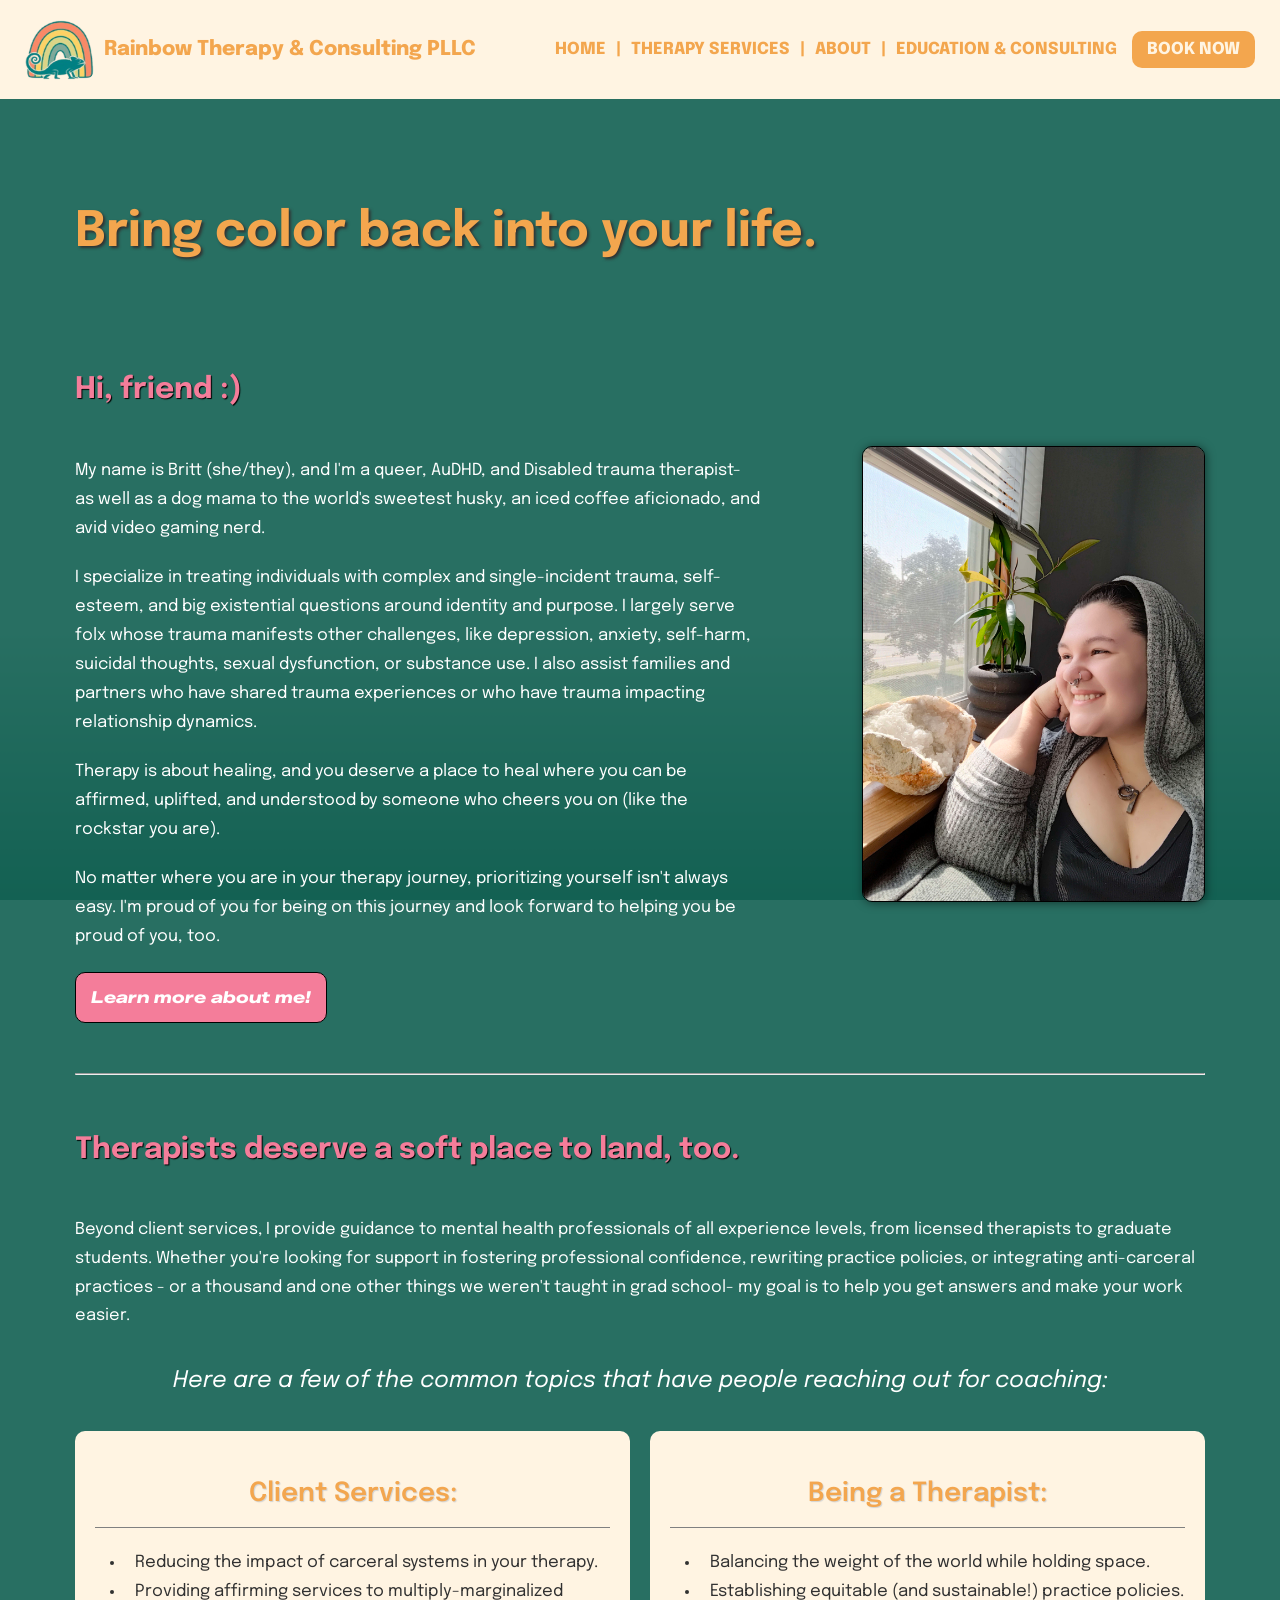
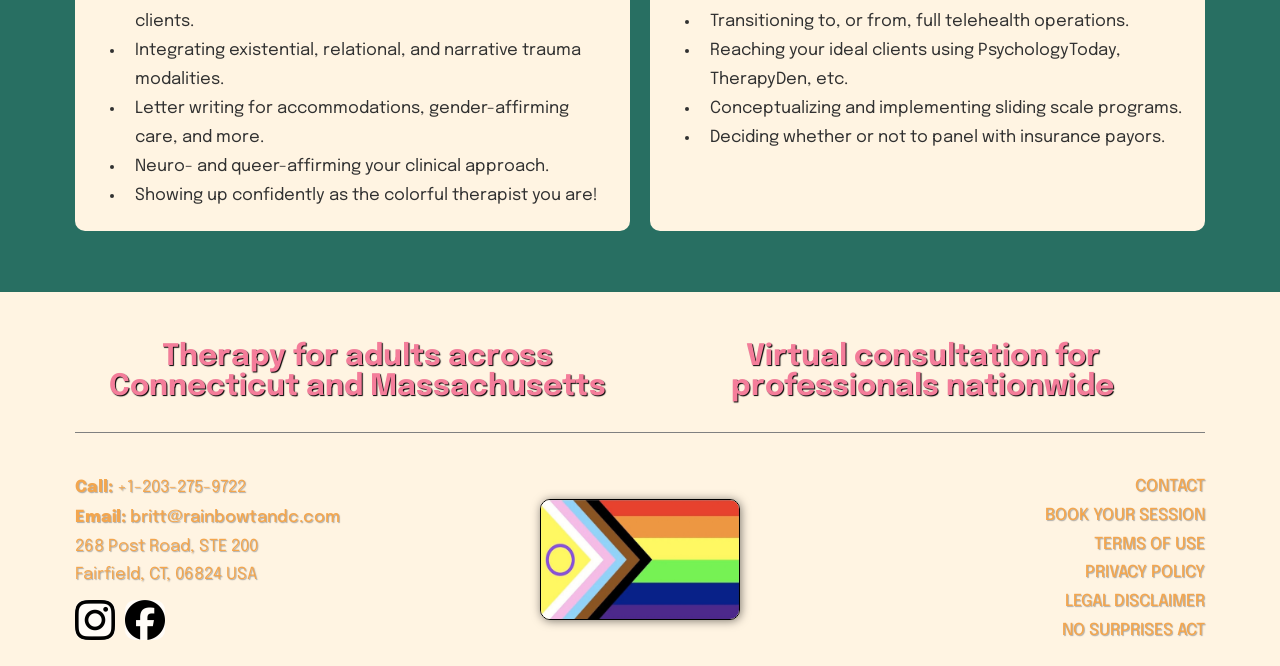
==== index.html @ 68f9df4d "various typo and content edits" ====
<!doctype html>
<html lang="en">
	<head>
		<meta charset="UTF-8" />
		<meta name="viewport" content="width=device-width, initial-scale=1.0" />
		<link rel="stylesheet" href="./style.css" />
		<title>Rainbow Therapy - Home</title>
	</head>
	<body>
		<!-- Header -->
		<header>
			<div id="nav-logo-container">
				<img
					src="./assets/raw/New Logo Transparent BG - Img Only.png"
					alt="image of company logo" />
				<h3>Rainbow Therapy & Consulting PLLC</h3>
			</div>
			<nav>
				<ul>
					<li>
						<a class="nav-link" href="./index.html">HOME</a>
					</li>
					<span>|</span>
					<li>
						<a class="nav-link" href="./views/services.html">
							THERAPY SERVICES
						</a>
					</li>
					<span>|</span>
					<li>
						<a class="nav-link" href="./views/about.html">ABOUT</a>
					</li>
					<span>|</span>
					<li>
						<a class="nav-link" href="./views/consulting.html">
							EDUCATION & CONSULTING
						</a>
					</li>
					<li>
						<a
							class="nav-link"
							id="book-now-btn"
							target="_blank"
							href="https://rainbowtc.sessionshealth.com">
							BOOK NOW
						</a>
					</li>
				</ul>
			</nav>
		</header>
		<!-- Body -->
		<div class="background-image" id="bgi-home"></div>
		<main>
			<h1 id="home-header">Bring color back into your life.</h1>
			<section>
				<div class="summary-container">
					<div>
						<h2>Hi, friend :)</h2>
						<p>
							My name is Britt (she/they), and I'm a queer, AuDHD, and
							Disabled trauma therapist- as well as a dog mama to the
							world's sweetest husky, an iced coffee aficionado, and avid
							video gaming nerd.
						</p>
						<p>
							I specialize in treating individuals with complex and
							single-incident trauma, self-esteem, and big existential
							questions around identity and purpose. I largely serve folx
							whose trauma manifests other challenges, like depression,
							anxiety, self-harm, suicidal thoughts, sexual dysfunction, or
							substance use. I also assist families and partners who have
							shared trauma experiences or who have trauma impacting
							relationship dynamics.
						</p>
						<p>
							Therapy is about healing, and you deserve a place to heal
							where you can be affirmed, uplifted, and understood by someone
							who cheers you on (like the rockstar you are).
						</p>
						<p>
							No matter where you are in your therapy journey, prioritizing
							yourself isn't always easy. I'm proud of you for being on this
							journey and look forward to helping you be proud of you, too.
						</p>
						<a class="btn-link" href="./views/about.html">
							Learn more about me!
						</a>
					</div>
					<img
						src="./assets/raw/brittany-window.jpg"
						alt="image of brittany near a window" />
				</div>
			</section>

			<hr />
			<section>
				<h2>Therapists deserve a soft place to land, too.</h2>
				<p>
					Beyond client services, I provide guidance to mental health
					professionals of all experience levels, from licensed therapists to
					graduate students. Whether you're looking for support in fostering
					professional confidence, rewriting practice policies, or integrating
					anti-carceral practices - or a thousand and one other things we
					weren't taught in grad school- my goal is to help you get answers and
					make your work easier.
				</p>
				<p class="info-header">
					Here are a few of the common topics that have people reaching out for
					coaching:
				</p>
				<div class="info-container">
					<div class="info-sub-container">
						<h3>Client Services:</h3>
						<ul>
							<li>
								Reducing the impact of carceral systems in your therapy.
							</li>
							<li>
								Providing affirming services to multiply-marginalized
								clients.
							</li>
							<li>
								Integrating existential, relational, and narrative trauma
								modalities.
							</li>
							<li>
								Letter writing for accommodations, gender-affirming care,
								and more.
							</li>
							<li>Neuro- and queer-affirming your clinical approach.</li>
							<li>
								Showing up confidently as the colorful therapist you are!
							</li>
						</ul>
					</div>
					<div class="info-sub-container">
						<h3>Being a Therapist:</h3>
						<ul>
							<li>
								Balancing the weight of the world while holding space.
							</li>
							<li>
								Establishing equitable (and sustainable!) practice
								policies.
							</li>
							<li>
								Transitioning to, or from, full telehealth operations.
							</li>
							<li>
								Reaching your ideal clients using PsychologyToday,
								TherapyDen, etc.
							</li>
							<li>
								Conceptualizing and implementing sliding scale programs.
							</li>
							<li>
								Deciding whether or not to panel with insurance payors.
							</li>
						</ul>
					</div>
				</div>
			</section>
		</main>
		<!-- Footer -->
		<footer>
			<div id="footer-container">
				<div id="footer-header-container">
					<h2>Therapy for adults across Connecticut and Massachusetts</h2>
					<h2>Virtual consultation for professionals nationwide</h2>
				</div>
				<div id="footer-contact-container">
					<div id="footer-contact-left">
						<p>
							<span class="footer-bold-label">Call: </span>
							+1-203-275-9722
						</p>
						<p>
							<span class="footer-bold-label">Email: </span>
							<a href="mailto:britt@rainbowtandc.com">
								britt@rainbowtandc.com
							</a>
						</p>
						<address>
							268 Post Road, STE 200
							<br />
							Fairfield, CT, 06824 USA
							<br />
						</address>
						<div id="footer-media-container">
							<a
								target="_blank"
								href="https://www.instagram.com/the_rainbow_therapist">
								<img
									src="./assets/raw/icons/instagram-icon.png"
									alt="image of instagram logo" />
							</a>
							<a
								target="_blank"
								href="https://www.facebook.com/people/Rainbow-Therapy-Consulting-PLLC/61584399960852">
								<img
									src="./assets/raw/icons/facebook-logo.png"
									alt="image of facebook logo" />
							</a>
						</div>
					</div>
					<div id="footer-contact-middle">
						<img
							src="./assets/raw/Pride Flag.jpg"
							alt="image of the pride flag" />
					</div>
					<div id="footer-contact-right">
						<a href="mailto:britt@rainbowtandc.com">CONTACT</a>
						<a target="_blank" href="https://rainbowtc.sessionshealth.com">
							BOOK YOUR SESSION
						</a>
						<a href="#">TERMS OF USE</a>
						<a href="#">PRIVACY POLICY</a>
						<a href="#">LEGAL DISCLAIMER</a>
						<a href="#">NO SURPRISES ACT</a>
					</div>
				</div>
			</div>
		</footer>
		<script src="./script.js"></script>
	</body>
</html>
---- style.css ----
@import url("https://fonts.googleapis.com/css2?family=Epilogue:ital,wght@0,100..900;1,100..900&family=Zalando+Sans+Expanded:ital,wght@0,200..900;1,200..900&display=swap");

:root {
	interpolate-size: allow-keywords;
}

* {
	/* Global Colors */
	--text-color-light: rgba(255, 255, 255, 1);
	--text-color-dark: rgb(49, 49, 49);
	--bg-color: rgba(17, 96, 81, 0.9);
	--primary-color: rgba(244, 125, 154, 1);
	--secondary-color: rgba(243, 166, 78, 1);
	--tertiary-color: rgba(255, 244, 226, 1);

	/* General */
	font-family: "Epilogue", sans-serif;
	font-optical-sizing: auto;
	font-style: normal;
	font-size: 1.005em;
	line-height: 1.75;
	color: var(--text-color-light);
	box-sizing: border-box;
	margin: 0;
	padding: 0;
}

html,
body {
	min-height: 100vh;
	height: auto;
	position: relative;
}

body {
	overflow-x: hidden;
	display: flex;
	flex-direction: column;
	justify-content: center;
	align-items: center;
	z-index: -1;
}

main {
	background-color: var(--bg-color);
	box-shadow: 0px 0px 15px black;
	max-width: 1500px;
	padding: 40px 75px;
	z-index: -1;
}

/* Background images */

.background-image {
	position: absolute;
	top: 0;
	left: 0;
	right: 0;
	bottom: 0;
	background-position: center;
	background-size: cover;
	background-repeat: no-repeat;
	background-attachment: fixed;
	z-index: -999;
}

#bgi-home {
	background-image:
		linear-gradient(to bottom, rgba(255, 255, 255, 0.1) 70%, var(--bg-color)),
		url("./assets/raw/bg/bamboo.jpg");
}

#bgi-services {
	background-image:
		linear-gradient(to bottom, rgba(255, 255, 255, 0.1) 70%, var(--bg-color)),
		url("./assets/raw/bg/forest-floor.jpg");
}

#bgi-about {
	background-image:
		linear-gradient(to bottom, rgba(255, 255, 255, 0.1) 70%, var(--bg-color)),
		url("./assets/raw/bg/lake-pier.jpg");
}

#bgi-consulting {
	background-image:
		linear-gradient(to bottom, rgba(255, 255, 255, 0.1) 70%, var(--bg-color)),
		url("./assets/raw/bg/rocky-beach.jpg");
}

/* Navigation */

header {
	height: 100px;
	width: 100%;
	padding: 0 25px;
	display: flex;
	justify-content: space-between;
	align-items: center;
	border-bottom: 1px solid var(--bg-color);
	background-color: var(--tertiary-color);
	position: sticky;
	top: 0;
}

header * {
	line-height: 0;
}

header ul {
	list-style: none;
	display: flex;
}

nav li {
	cursor: pointer;
	margin: 0;
	padding: 0;
	transition-property: transform;
	transition-duration: 0.1s;
	transition-timing-function: ease-in-out;
	background-color: rgba(255, 255, 255, 0);
}

nav li:hover {
	transform: scale(1.05);
}

nav li:active {
	transform: scale(0.97);
}

#nav-logo-container {
	display: flex;
	justify-content: center;
	align-items: center;
}

#nav-logo-container img {
	height: 60px;
	width: auto;
	border: none;
	box-shadow: none;
}

#nav-logo-container h3 {
	padding-left: 10px;
}

.nav-link {
	padding: 5px 10px;
}

header *,
.nav-link:link,
.nav-link:visited {
	color: var(--secondary-color);
	font-weight: 800;
}

#book-now-btn {
	color: var(--tertiary-color);
	background-color: var(--secondary-color);
	padding: 10px 15px;
	margin-left: 5px;
	border-radius: 10px;
	border: 1px 1px solid black;
}

/* Headers */

h1 {
	font-size: 2.5em;
	margin: 50px 0;
	text-shadow: 2px 2px 3px var(--text-color-dark);
}

h2 {
	font-size: 1.8em;
	margin: 40px 0;
	color: var(--primary-color);
	text-shadow: 1px 1px 1px black;
}

h3 {
	font-size: 1.25em;
}

h1,
h3 {
	color: var(--secondary-color);
}

/* General */

hr {
	margin: 50px 0;
}

p {
	font-weight: 400;
	margin: 20px 0;
}

img {
	width: 100%;
	height: auto;
	border-radius: 10px;
	border: 1px solid black;
	box-shadow: 1px 1px 10px rgba(0, 0, 0, 0.5);
}

li {
	margin-left: 30px;
	padding-left: 10px;
}

.link-inline,
.link-inline:link,
.link-inline:visited {
	text-decoration: underline;
	color: var(--primary-color);
	font-weight: 600;
}

/* Inputs */

a,
a:link,
a:visited {
	text-decoration: none;
	font-weight: 500;
	color: var(--text-color-dark);
}

.btn-link,
.btn-link:link,
.btn-link:visited {
	padding: 10px 15px;
	display: inline-block;
	background-color: var(--primary-color);
	border: 0.5px solid black;
	border-radius: 10px;
	font-style: italic;
	transition-property: transform;
	transition-duration: 0.1s;
	transition-timing-function: ease-in-out;
	cursor: pointer;
	font-family: "Zalando Sans Expanded", sans-serif;
	font-weight: 800;
	color: var(--text-color-light);
}

.btn-link:hover {
	transform: scale(1.05);
}

.btn-link:active {
	transform: scale(0.97);
}

/* Summary Container */

.summary-container,
.summary-container-rev {
	display: grid;
	align-items: center;
	gap: 100px;
}

.summary-container {
	grid-template-columns: 2fr 1fr;
}

.summary-container-rev {
	grid-template-columns: 1fr 2fr;
}

/* Info Container */

.info-header {
	text-align: center;
	font-size: 1.4em;
	font-style: italic;
	margin: 30px 0;
}

.info-container {
	margin-bottom: 20px;
	display: grid;
	gap: 20px;
	grid-template-columns: repeat(auto-fit, minmax(0, 1fr));
}

.info-sub-container {
	height: 100%;
	border-radius: 10px;
	background-color: var(--tertiary-color);
	padding: 20px;
}

.info-sub-container * {
	color: var(--text-color-dark);
}

.info-sub-container h3 {
	font-size: 1.6em;
	font-weight: 600;
	text-align: center;
	color: var(--secondary-color);
	text-shadow: 1px 1px 1px lightgray;
	border-bottom: 1px solid gray;
	padding-bottom: 10px;
	margin: 20px 0;
}

.info-sub-container p {
	text-align: center;
}

.info-sub-container p:nth-of-type(1) {
	font-size: 1.1em;
	font-weight: 600;
}

.info-sub-container > p:first-child {
	color: var(--secondary-color);
	text-shadow: 1px 1px 1px lightgray;
}

.info-sub-container:has(> p:first-child) {
	display: grid;
	align-items: center;
}

/* Dropdowns */

.dropdown-container,
.dropdown-container-rev {
	display: grid;
	gap: 50px;
}

.dropdown-container {
	grid-template-columns: 3fr 1fr;
}

.dropdown-container-rev {
	grid-template-columns: 1fr 3fr;
}
.dropdown-container details:first-of-type,
.dropdown-container-rev details:first-of-type {
	border-top-left-radius: 10px;
	border-top-right-radius: 10px;
}

.dropdown-container details:last-of-type,
.dropdown-container-rev details:last-of-type {
	border-bottom-left-radius: 10px;
	border-bottom-right-radius: 10px;
}

details {
	background-color: var(--tertiary-color);
	border-bottom: 1px solid black;
	padding: 20px 15px 15px 15px;
}

details *:not(summary) {
	color: var(--text-color-dark);
}

details ul {
	list-style: none;
}

details li {
	padding: 5px 0;
}

details li:first-child {
	padding-top: 20px;
}

[open]::details-content {
	height: auto;
}

::details-content {
	transition:
		height 0.5s ease,
		content-visibility 0.5s ease allow-discrete;
	height: 0;
	overflow: clip;
}

details summary {
	cursor: pointer;
	list-style-type: none;
	font-size: 1.4em;
	height: 25px;
	color: var(--secondary-color);
	text-shadow: 1px 1px 1px lightgray;
	font-weight: 600;
	display: flex;
	align-items: center;
}

details[open] summary::before {
	content: "-";
	width: 30px;
	font-size: 1.4em;
	font-weight: 800;
}

details:not([open]) summary::before {
	content: "+";
	width: 30px;
	font-size: 1.4em;
	font-weight: 800;
}

/* Footer */

footer {
	display: flex;
	justify-content: center;
	align-items: center;
	background-color: var(--tertiary-color);
	border-top: 1px solid var(--bg-color);
	width: 100%;
	padding: 20px 0;
}

#footer-container {
	padding: 0 75px;
	width: 1500px;
}

#footer-header-container {
	display: grid;
	grid-template-columns: 1fr 1fr;
	border-bottom: 1px solid gray;
	margin-bottom: 40px;
}

#footer-header-container h2 {
	margin: 30px 0;
	color: var(--primary-color);
	text-align: center;
	line-height: 30px;
}

.footer-bold-label {
	color: var(--bg-color);
	font-weight: 800;
}

footer *:not(a) {
	color: var(--text-color-dark);
}

footer a {
	color: var(--secondary-color);
}

footer a:hover {
	transform: scale(1.03);
}

footer a:active {
	transform: scale(0.98);
}

#footer-contact-container {
	display: grid;
	grid-template-columns: 1fr auto 1fr;
}

#footer-contact-container * {
	margin: 0;
	color: var(--secondary-color);
	text-shadow: 1px 1px 1px rgba(150, 150, 150, 0.75);
}

#footer-contact-left,
#footer-contact-middle,
#footer-contact-right {
	display: flex;
	flex-direction: column;
}

#footer-contact-middle {
	align-self: center;
	height: auto;
	width: 200px;
}

#footer-contact-right {
	align-items: flex-end;
}

#footer-media-container {
	display: flex;
	align-items: center;
	margin-top: 10px;
}

#footer-media-container img {
	border: none;
	box-shadow: none;
	height: auto;
	width: 40px;
	margin-right: 10px;
	vertical-align: middle;
	background-color: rgba(255, 255, 255, 0.75);
}

#footer-media-container img:hover {
	transform: scale(1.05);
}

#footer-media-container img:active {
	transform: scale(0.98);
}

/* Home Styles */

#home-header {
	font-size: 3em;
}
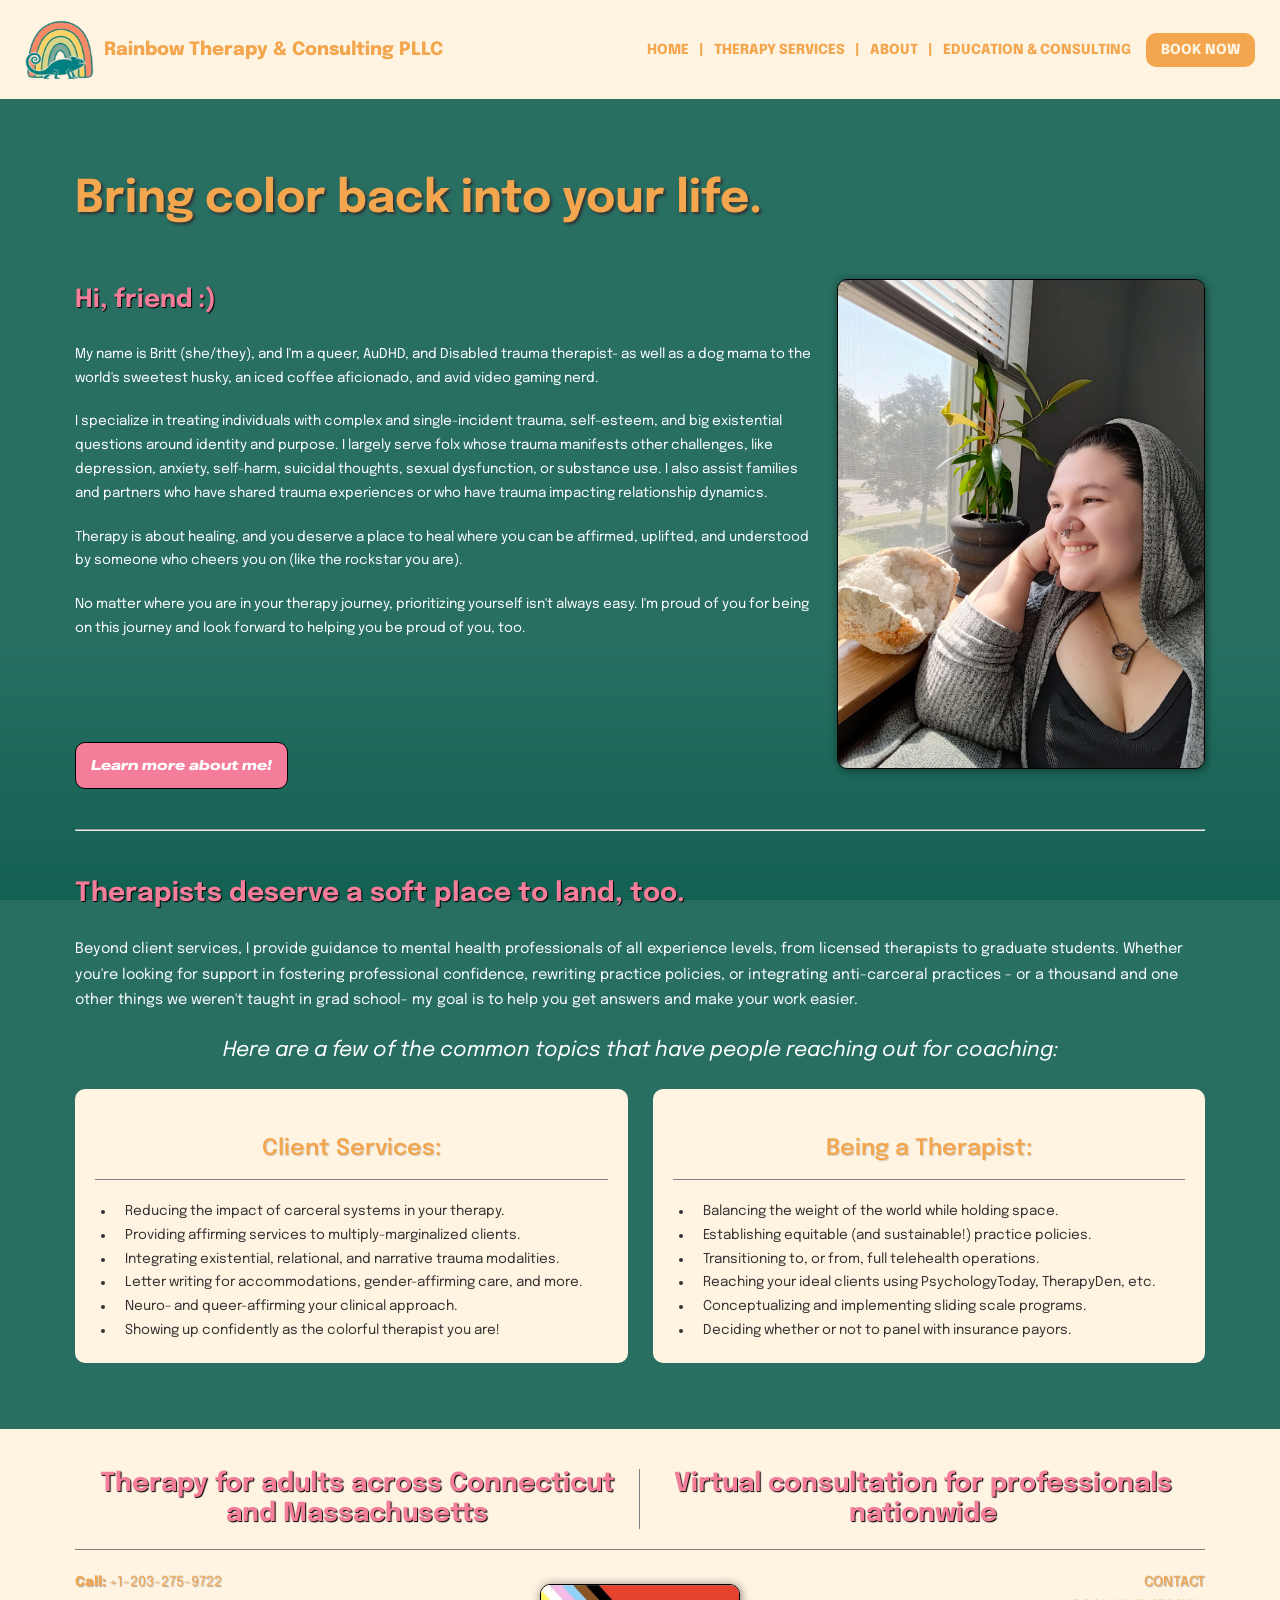
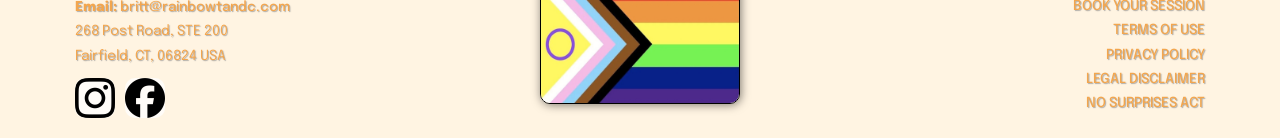
==== commit ed1bf58b: "adjust various styles for easier transition between tablet and desktop" ====
--- a/index.html
+++ b/index.html
@@ -54,34 +54,37 @@
 			<h1 id="home-header">Bring color back into your life.</h1>
 			<section>
 				<div class="summary-container">
-					<div>
-						<h2>Hi, friend :)</h2>
-						<p>
-							My name is Britt (she/they), and I'm a queer, AuDHD, and
-							Disabled trauma therapist- as well as a dog mama to the
-							world's sweetest husky, an iced coffee aficionado, and avid
-							video gaming nerd.
-						</p>
-						<p>
-							I specialize in treating individuals with complex and
-							single-incident trauma, self-esteem, and big existential
-							questions around identity and purpose. I largely serve folx
-							whose trauma manifests other challenges, like depression,
-							anxiety, self-harm, suicidal thoughts, sexual dysfunction, or
-							substance use. I also assist families and partners who have
-							shared trauma experiences or who have trauma impacting
-							relationship dynamics.
-						</p>
-						<p>
-							Therapy is about healing, and you deserve a place to heal
-							where you can be affirmed, uplifted, and understood by someone
-							who cheers you on (like the rockstar you are).
-						</p>
-						<p>
-							No matter where you are in your therapy journey, prioritizing
-							yourself isn't always easy. I'm proud of you for being on this
-							journey and look forward to helping you be proud of you, too.
-						</p>
+					<div class="summary-sub-container">
+						<div>
+							<h2>Hi, friend :)</h2>
+							<p>
+								My name is Britt (she/they), and I'm a queer, AuDHD, and
+								Disabled trauma therapist- as well as a dog mama to the
+								world's sweetest husky, an iced coffee aficionado, and
+								avid video gaming nerd.
+							</p>
+							<p>
+								I specialize in treating individuals with complex and
+								single-incident trauma, self-esteem, and big existential
+								questions around identity and purpose. I largely serve
+								folx whose trauma manifests other challenges, like
+								depression, anxiety, self-harm, suicidal thoughts, sexual
+								dysfunction, or substance use. I also assist families and
+								partners who have shared trauma experiences or who have
+								trauma impacting relationship dynamics.
+							</p>
+							<p>
+								Therapy is about healing, and you deserve a place to heal
+								where you can be affirmed, uplifted, and understood by
+								someone who cheers you on (like the rockstar you are).
+							</p>
+							<p>
+								No matter where you are in your therapy journey,
+								prioritizing yourself isn't always easy. I'm proud of you
+								for being on this journey and look forward to helping you
+								be proud of you, too.
+							</p>
+						</div>
 						<a class="btn-link" href="./views/about.html">
 							Learn more about me!
 						</a>
--- a/style.css
+++ b/style.css
@@ -17,7 +17,7 @@
 	font-family: "Epilogue", sans-serif;
 	font-optical-sizing: auto;
 	font-style: normal;
-	font-size: 1.005em;
+	font-size: 0.98em;
 	line-height: 1.75;
 	color: var(--text-color-light);
 	box-sizing: border-box;
@@ -171,13 +171,13 @@
 
 h1 {
 	font-size: 2.5em;
-	margin: 50px 0;
+	margin: 20px 0;
 	text-shadow: 2px 2px 3px var(--text-color-dark);
 }
 
 h2 {
 	font-size: 1.8em;
-	margin: 40px 0;
+	margin: 20px 0;
 	color: var(--primary-color);
 	text-shadow: 1px 1px 1px black;
 }
@@ -194,7 +194,7 @@
 /* General */
 
 hr {
-	margin: 50px 0;
+	margin: 40px 0;
 }
 
 p {
@@ -211,7 +211,7 @@
 }
 
 li {
-	margin-left: 30px;
+	margin-left: 20px;
 	padding-left: 10px;
 }
 
@@ -264,8 +264,7 @@
 .summary-container,
 .summary-container-rev {
 	display: grid;
-	align-items: center;
-	gap: 100px;
+	gap: 25px;
 }
 
 .summary-container {
@@ -274,6 +273,21 @@
 
 .summary-container-rev {
 	grid-template-columns: 1fr 2fr;
+}
+
+.summary-container img,
+.summary-container-rev img {
+	margin: 20px 0;
+}
+
+.summary-sub-container {
+	display: flex;
+	flex-direction: column;
+	justify-content: space-between;
+}
+
+.summary-sub-container .btn-link {
+	width: fit-content;
 }
 
 /* Info Container */
@@ -282,13 +296,13 @@
 	text-align: center;
 	font-size: 1.4em;
 	font-style: italic;
-	margin: 30px 0;
+	margin: 20px 0;
 }
 
 .info-container {
-	margin-bottom: 20px;
 	display: grid;
-	gap: 20px;
+	gap: 25px;
+	margin-bottom: 25px;
 	grid-template-columns: repeat(auto-fit, minmax(0, 1fr));
 }
 
@@ -338,7 +352,7 @@
 .dropdown-container,
 .dropdown-container-rev {
 	display: grid;
-	gap: 50px;
+	gap: 25px;
 }
 
 .dropdown-container {
@@ -363,7 +377,7 @@
 details {
 	background-color: var(--tertiary-color);
 	border-bottom: 1px solid black;
-	padding: 20px 15px 15px 15px;
+	padding: 10px;
 }
 
 details *:not(summary) {
@@ -397,13 +411,11 @@
 details summary {
 	cursor: pointer;
 	list-style-type: none;
-	font-size: 1.4em;
-	height: 25px;
+	font-size: 1.25em;
 	color: var(--secondary-color);
 	text-shadow: 1px 1px 1px lightgray;
 	font-weight: 600;
-	display: flex;
-	align-items: center;
+	min-height: 20px;
 }
 
 details[open] summary::before {
@@ -411,6 +423,7 @@
 	width: 30px;
 	font-size: 1.4em;
 	font-weight: 800;
+	margin-right: 5px;
 }
 
 details:not([open]) summary::before {
@@ -418,6 +431,7 @@
 	width: 30px;
 	font-size: 1.4em;
 	font-weight: 800;
+	margin-right: 5px;
 }
 
 /* Footer */
@@ -429,11 +443,10 @@
 	background-color: var(--tertiary-color);
 	border-top: 1px solid var(--bg-color);
 	width: 100%;
-	padding: 20px 0;
 }
 
 #footer-container {
-	padding: 0 75px;
+	padding: 20px 75px;
 	width: 1500px;
 }
 
@@ -441,14 +454,19 @@
 	display: grid;
 	grid-template-columns: 1fr 1fr;
 	border-bottom: 1px solid gray;
-	margin-bottom: 40px;
+	margin-bottom: 20px;
 }
 
 #footer-header-container h2 {
-	margin: 30px 0;
+	margin: 20px 0;
 	color: var(--primary-color);
 	text-align: center;
 	line-height: 30px;
+	padding: 0 20px;
+}
+
+#footer-header-container h2:first-child {
+	border-right: 1px solid gray;
 }
 
 .footer-bold-label {
@@ -474,7 +492,7 @@
 
 #footer-contact-container {
 	display: grid;
-	grid-template-columns: 1fr auto 1fr;
+	grid-template-columns: 1fr 2fr 1fr;
 }
 
 #footer-contact-container * {
@@ -492,8 +510,13 @@
 
 #footer-contact-middle {
 	align-self: center;
+}
+
+#footer-contact-middle img {
 	height: auto;
-	width: 200px;
+	max-width: 200px;
+	align-self: center;
+	justify-self: center;
 }
 
 #footer-contact-right {
@@ -529,3 +552,128 @@
 #home-header {
 	font-size: 3em;
 }
+
+/* Mobile Media */
+
+/* Tablet */
+
+@media (width <= 1250px) {
+	/* General */
+
+	* {
+		hyphens: manual;
+		word-wrap: break-word;
+	}
+
+	main {
+		padding: 20px 35px;
+	}
+
+	h1 {
+		margin: 20px 0;
+	}
+
+	li {
+		margin-left: 20px;
+		padding-left: 5px;
+	}
+
+	p {
+		margin: 10px 0;
+	}
+
+	hr {
+		margin: 20px 0;
+	}
+
+	/* Header */
+
+	* {
+		font-size: 0.98em;
+	}
+
+	header {
+		flex-direction: column;
+		justify-content: center;
+		height: 125px;
+	}
+
+	nav {
+		margin: 20px 0;
+	}
+
+	#nav-logo-container h3 {
+		font-size: 1.8em;
+	}
+
+	/* Info Container */
+
+	.info-container {
+		margin-bottom: 15px;
+		gap: 15px;
+	}
+
+	.info-sub-container {
+		padding: 10px;
+	}
+
+	.info-sub-container h3 {
+		margin: 10px 0;
+		padding-bottom: 5px;
+	}
+
+	.info-sub-container p:nth-of-type(1) {
+		font-size: 0.98em;
+		font-weight: 600;
+	}
+
+	/* Summary Container */
+
+	.summary-container,
+	.summary-container-rev {
+		align-items: flex-start;
+		gap: 15px;
+	}
+
+	/* Dropdowns */
+	.dropdown-container,
+	.dropdown-container-rev {
+		gap: 15px;
+	}
+
+	.dropdown-container {
+		grid-template-columns: 2fr 1fr;
+	}
+
+	.dropdown-container-rev {
+		grid-template-columns: 1fr 2fr;
+	}
+
+	details {
+		padding: 10px;
+	}
+
+	/* Footer */
+	#footer-container {
+		padding: 10px 35px;
+	}
+
+	#footer-header-container h2 {
+		font-size: 1.5em;
+	}
+
+	/* Home Styles */
+
+	#home-header {
+		font-size: 2.5em;
+	}
+}
+
+/* Phones */
+
+@media (width <= 750px) {
+	/* Header */
+
+	header {
+	}
+}
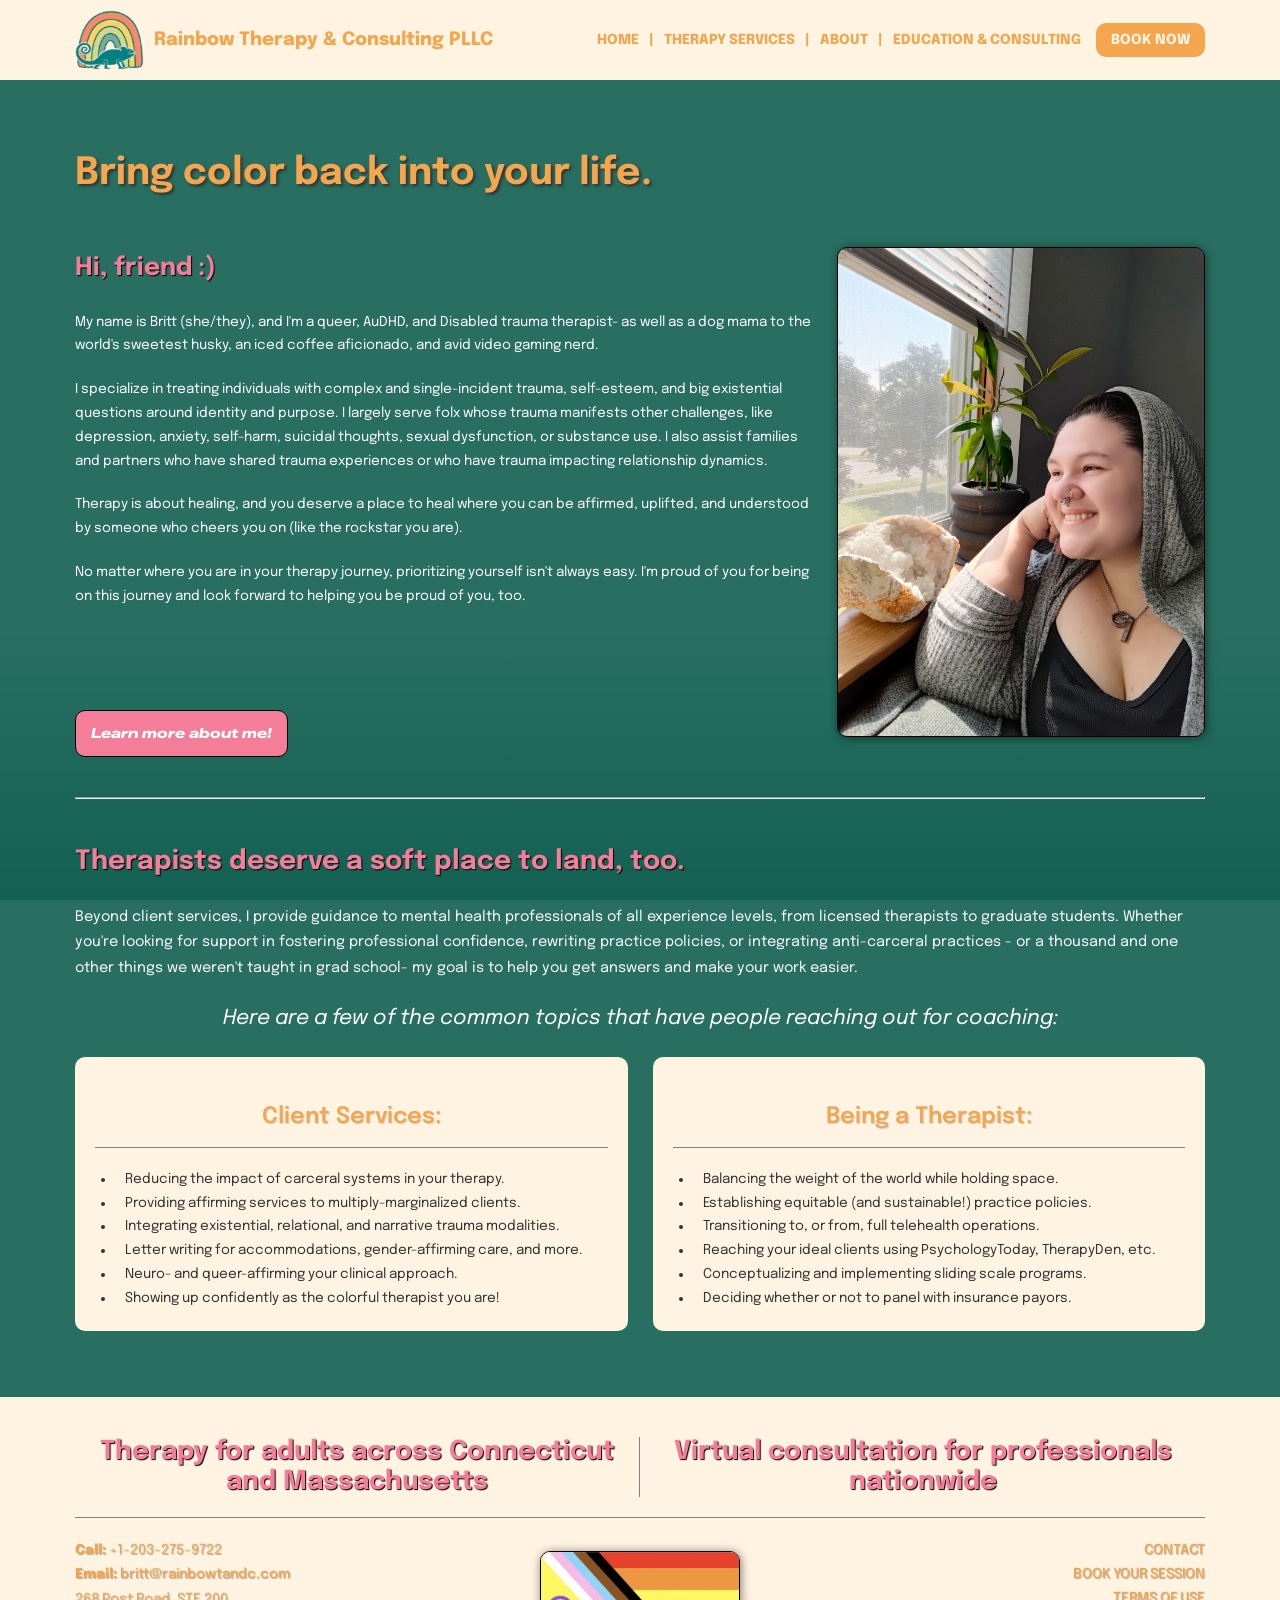
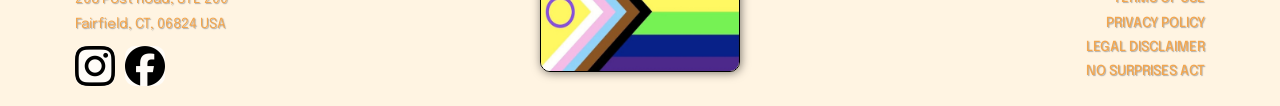
==== commit 943f301e: "add mobile resolution support and small phone resolution support" ====
--- a/index.html
+++ b/index.html
@@ -51,7 +51,7 @@
 		<!-- Body -->
 		<div class="background-image" id="bgi-home"></div>
 		<main>
-			<h1 id="home-header">Bring color back into your life.</h1>
+			<h1>Bring color back into your life.</h1>
 			<section>
 				<div class="summary-container">
 					<div class="summary-sub-container">
--- a/style.css
+++ b/style.css
@@ -28,7 +28,6 @@
 html,
 body {
 	min-height: 100vh;
-	height: auto;
 	position: relative;
 }
 
@@ -36,7 +35,7 @@
 	overflow-x: hidden;
 	display: flex;
 	flex-direction: column;
-	justify-content: center;
+	justify-content: space-between;
 	align-items: center;
 	z-index: -1;
 }
@@ -59,6 +58,7 @@
 	bottom: 0;
 	background-position: center;
 	background-size: cover;
+	background-clip: content-box;
 	background-repeat: no-repeat;
 	background-attachment: fixed;
 	z-index: -999;
@@ -91,9 +91,9 @@
 /* Navigation */
 
 header {
-	height: 100px;
 	width: 100%;
-	padding: 0 25px;
+	height: auto;
+	padding: 10px 75px;
 	display: flex;
 	justify-content: space-between;
 	align-items: center;
@@ -103,13 +103,15 @@
 	top: 0;
 }
 
-header * {
-	line-height: 0;
-}
-
 header ul {
 	list-style: none;
 	display: flex;
+}
+
+nav {
+	display: flex;
+	justify-content: space-between;
+	align-items: center;
 }
 
 nav li {
@@ -447,7 +449,7 @@
 
 #footer-container {
 	padding: 20px 75px;
-	width: 1500px;
+	max-width: 1500px;
 }
 
 #footer-header-container {
@@ -492,6 +494,7 @@
 
 #footer-contact-container {
 	display: grid;
+	gap: 25px;
 	grid-template-columns: 1fr 2fr 1fr;
 }
 
@@ -547,23 +550,12 @@
 	transform: scale(0.98);
 }
 
-/* Home Styles */
-
-#home-header {
-	font-size: 3em;
-}
-
 /* Mobile Media */
 
 /* Tablet */
 
 @media (width <= 1250px) {
 	/* General */
-
-	* {
-		hyphens: manual;
-		word-wrap: break-word;
-	}
 
 	main {
 		padding: 20px 35px;
@@ -588,18 +580,14 @@
 
 	/* Header */
 
-	* {
-		font-size: 0.98em;
-	}
-
 	header {
 		flex-direction: column;
 		justify-content: center;
-		height: 125px;
 	}
 
 	nav {
-		margin: 20px 0;
+		display: flex;
+		justify-content: center;
 	}
 
 	#nav-logo-container h3 {
@@ -636,6 +624,7 @@
 	}
 
 	/* Dropdowns */
+
 	.dropdown-container,
 	.dropdown-container-rev {
 		gap: 15px;
@@ -654,6 +643,7 @@
 	}
 
 	/* Footer */
+
 	#footer-container {
 		padding: 10px 35px;
 	}
@@ -661,19 +651,212 @@
 	#footer-header-container h2 {
 		font-size: 1.5em;
 	}
-
-	/* Home Styles */
-
-	#home-header {
-		font-size: 2.5em;
-	}
 }
 
 /* Phones */
 
 @media (width <= 750px) {
+	/* General */
+
+	* {
+		line-height: 1.5;
+	}
+
+	main {
+		padding: 20px 15px;
+	}
+
+	hr {
+		margin: 40px 0;
+	}
+
+	h1 {
+		text-align: center;
+	}
+
+	h2 {
+		text-shadow: 1px 1px 1px gray;
+	}
+
 	/* Header */
 
 	header {
-	}
-}
+		display: grid;
+		grid-template-columns: 2fr 1fr;
+		padding: 20px 15px;
+		flex-direction: row;
+		justify-content: space-between;
+	}
+
+	header * {
+		line-height: 1.75;
+	}
+
+	header ul {
+		flex-direction: column;
+	}
+
+	#nav-logo-container img {
+		height: 40px;
+	}
+
+	#nav-logo-container > h3 {
+		font-size: 1.25em;
+	}
+
+	nav {
+		margin: 0;
+		display: flex;
+		flex-flow: row-reverse;
+		justify-content: space-between;
+		align-items: center;
+	}
+
+	nav ul > span {
+		display: none;
+	}
+
+	nav li {
+		text-align: right;
+	}
+
+	nav li:last-child {
+		margin-top: 10px;
+	}
+
+	.nav-link {
+		padding: 0 5px;
+	}
+
+	/* Summary Container */
+
+	.summary-container {
+		grid-template-columns: 1fr;
+	}
+
+	.summary-container-rev {
+		grid-template-columns: 1fr;
+	}
+
+	.summary-container img,
+	.summary-container-rev img {
+		margin: 0;
+	}
+
+	.summary-sub-container .btn-link {
+		align-self: center;
+		margin: 10px 0;
+		font-size: 1.25em;
+	}
+
+	/* Info Container */
+
+	.info-container {
+		grid-template-columns: 1fr;
+	}
+
+	/* Dropdowns */
+
+	.dropdown-container {
+		grid-template-columns: 1fr;
+	}
+
+	.dropdown-container-rev {
+		grid-template-columns: 1fr;
+	}
+
+	/* Footer */
+
+	#footer-container {
+		width: 100%;
+		padding: 20px 15px;
+	}
+
+	#footer-header-container {
+		grid-template-columns: 1fr;
+		padding-bottom: 15px;
+	}
+
+	#footer-header-container h2 {
+		font-size: 1.1em;
+		margin: 0;
+		padding: 0;
+	}
+
+	#footer-header-container h2:first-child {
+		border-right: none;
+	}
+
+	#footer-contact-container {
+		gap: 15px;
+		grid-template-columns: 2fr 1fr 2fr;
+	}
+
+	#footer-media-container img {
+		width: 30px;
+	}
+}
+
+/* Small Phones */
+
+@media (width <= 500px) {
+	/* General */
+
+	* {
+		font-size: 0.95em;
+	}
+
+	p,
+	li {
+		font-size: 1.25em;
+	}
+
+	/* Header */
+
+	header {
+		display: grid;
+		grid-template-columns: 1fr 2fr;
+		padding: 10px 15px;
+		font-size: 0.8em;
+	}
+
+	#nav-logo-container {
+		flex-direction: column;
+	}
+
+	#nav-logo-container h3 {
+		text-align: center;
+	}
+
+	/* Info Container */
+
+	.info-sub-container p:nth-of-type(1) {
+		font-size: 1.5em;
+	}
+
+	/* Dropdowns */
+
+	details summary {
+		font-size: 1.5em;
+		text-align: center;
+	}
+
+	/* Footer */
+
+	#footer-header-container h2 {
+		font-size: 1.4em;
+	}
+
+	#footer-contact-container {
+		grid-template-columns: 2fr 1fr;
+	}
+
+	#footer-contact-middle {
+		display: none;
+	}
+
+	#footer-contact-right a {
+		margin-bottom: 5px;
+		text-align: right;
+	}
+}
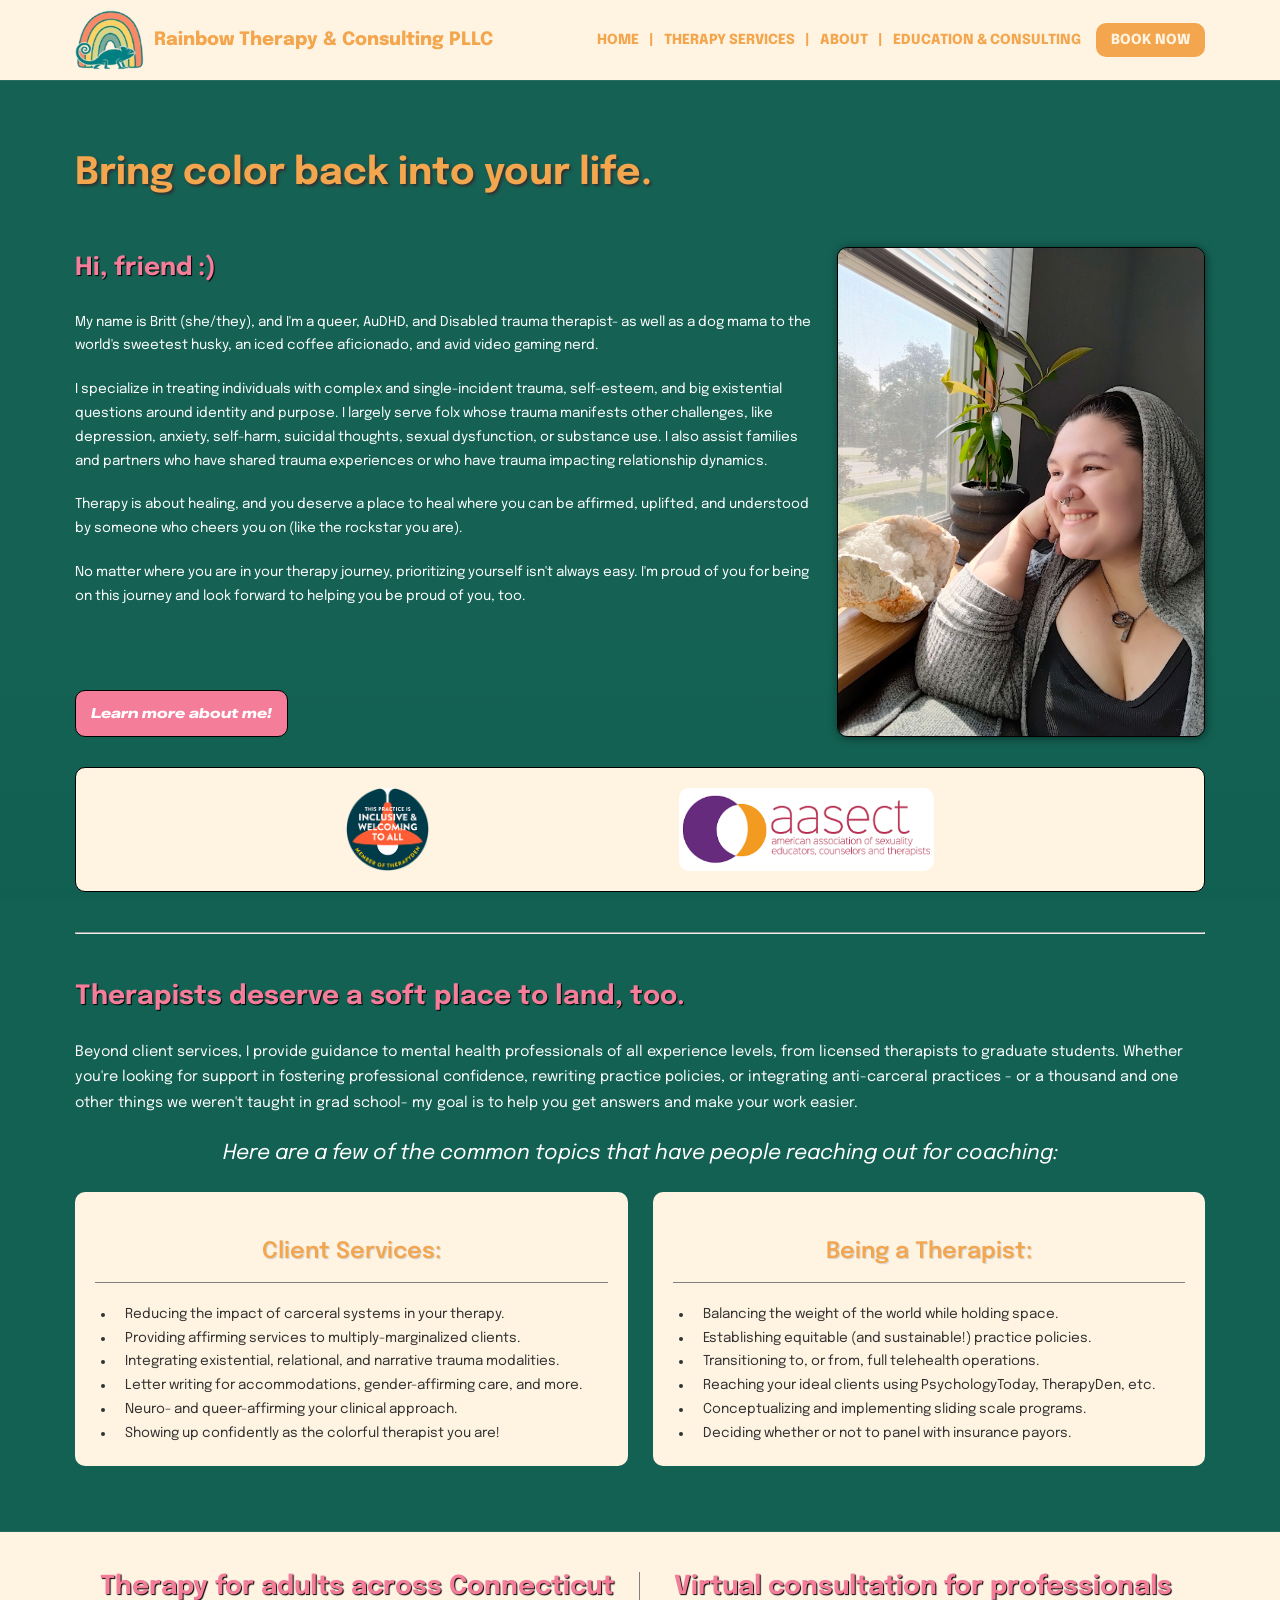
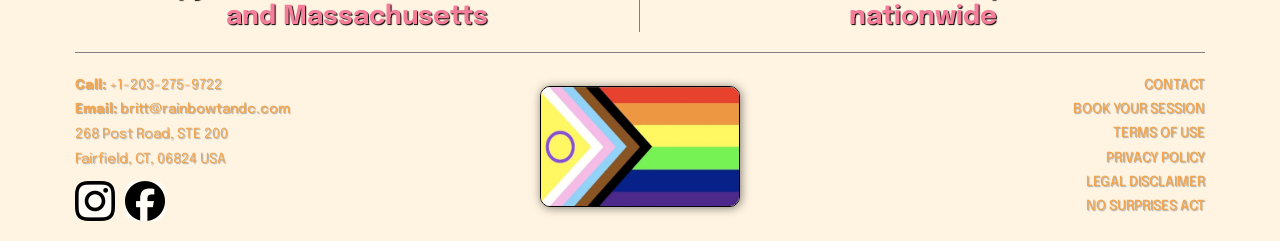
==== commit addd9c1b: "add banner to home and about page" ====
--- a/index.html
+++ b/index.html
@@ -93,8 +93,23 @@
 						src="./assets/raw/brittany-window.jpg"
 						alt="image of brittany near a window" />
 				</div>
+				<div id="banner-container">
+					<a
+						href="https://www.therapyden.com/therapist/britt-carilli-fairfield-ct"
+						target="_blank">
+						<img
+							src="./assets/raw/therapyden-badge.png"
+							alt="image of therapy den badge" />
+					</a>
+					<a
+						href="https://www.psychologytoday.com/profile/1280258"
+						target="_blank">
+						<img
+							src="./assets/raw/AASECT-logo.png"
+							alt="image of the AASECT logo" />
+					</a>
+				</div>
 			</section>
-
 			<hr />
 			<section>
 				<h2>Therapists deserve a soft place to land, too.</h2>
--- a/style.css
+++ b/style.css
@@ -32,6 +32,7 @@
 }
 
 body {
+	background-color: var(--bg-color);
 	overflow-x: hidden;
 	display: flex;
 	flex-direction: column;
@@ -45,6 +46,11 @@
 	box-shadow: 0px 0px 15px black;
 	max-width: 1500px;
 	padding: 40px 75px;
+	animation-name: loadOpacity;
+	animation-timing-function: ease-in;
+	animation-duration: 0.25s;
+	animation-fill-mode: forwards;
+	animation-iteration-count: 1;
 	z-index: -1;
 }
 
@@ -62,6 +68,11 @@
 	background-repeat: no-repeat;
 	background-attachment: fixed;
 	z-index: -999;
+	animation-name: loadOpacity;
+	animation-timing-function: ease-in;
+	animation-duration: 1s;
+	animation-fill-mode: forwards;
+	animation-iteration-count: 1;
 }
 
 #bgi-home {
@@ -86,6 +97,18 @@
 	background-image:
 		linear-gradient(to bottom, rgba(255, 255, 255, 0.1) 70%, var(--bg-color)),
 		url("./assets/raw/bg/rocky-beach.jpg");
+}
+
+/* Animations */
+
+@keyframes loadOpacity {
+	from {
+		opacity: 0;
+	}
+
+	to {
+		opacity: 1;
+	}
 }
 
 /* Navigation */
@@ -106,6 +129,7 @@
 header ul {
 	list-style: none;
 	display: flex;
+	line-height: 0;
 }
 
 nav {
@@ -223,6 +247,24 @@
 	text-decoration: underline;
 	color: var(--primary-color);
 	font-weight: 600;
+}
+
+#banner-container {
+	display: flex;
+	justify-content: space-evenly;
+	height: 125px;
+	margin: 10px 0;
+	background-color: var(--tertiary-color);
+	border: 1px solid black;
+	border-radius: 10px;
+	padding: 20px;
+}
+
+#banner-container img {
+	height: 100%;
+	width: auto;
+	border: none;
+	box-shadow: none;
 }
 
 /* Inputs */
@@ -290,6 +332,7 @@
 
 .summary-sub-container .btn-link {
 	width: fit-content;
+	margin: 20px 0;
 }
 
 /* Info Container */
@@ -578,6 +621,12 @@
 		margin: 20px 0;
 	}
 
+	/* Banner */
+
+	#banner-container {
+		height: 100px;
+	}
+
 	/* Header */
 
 	header {
@@ -811,6 +860,12 @@
 		font-size: 1.25em;
 	}
 
+	/* Banner */
+
+	#banner-container {
+		height: 75px;
+	}
+
 	/* Header */
 
 	header {
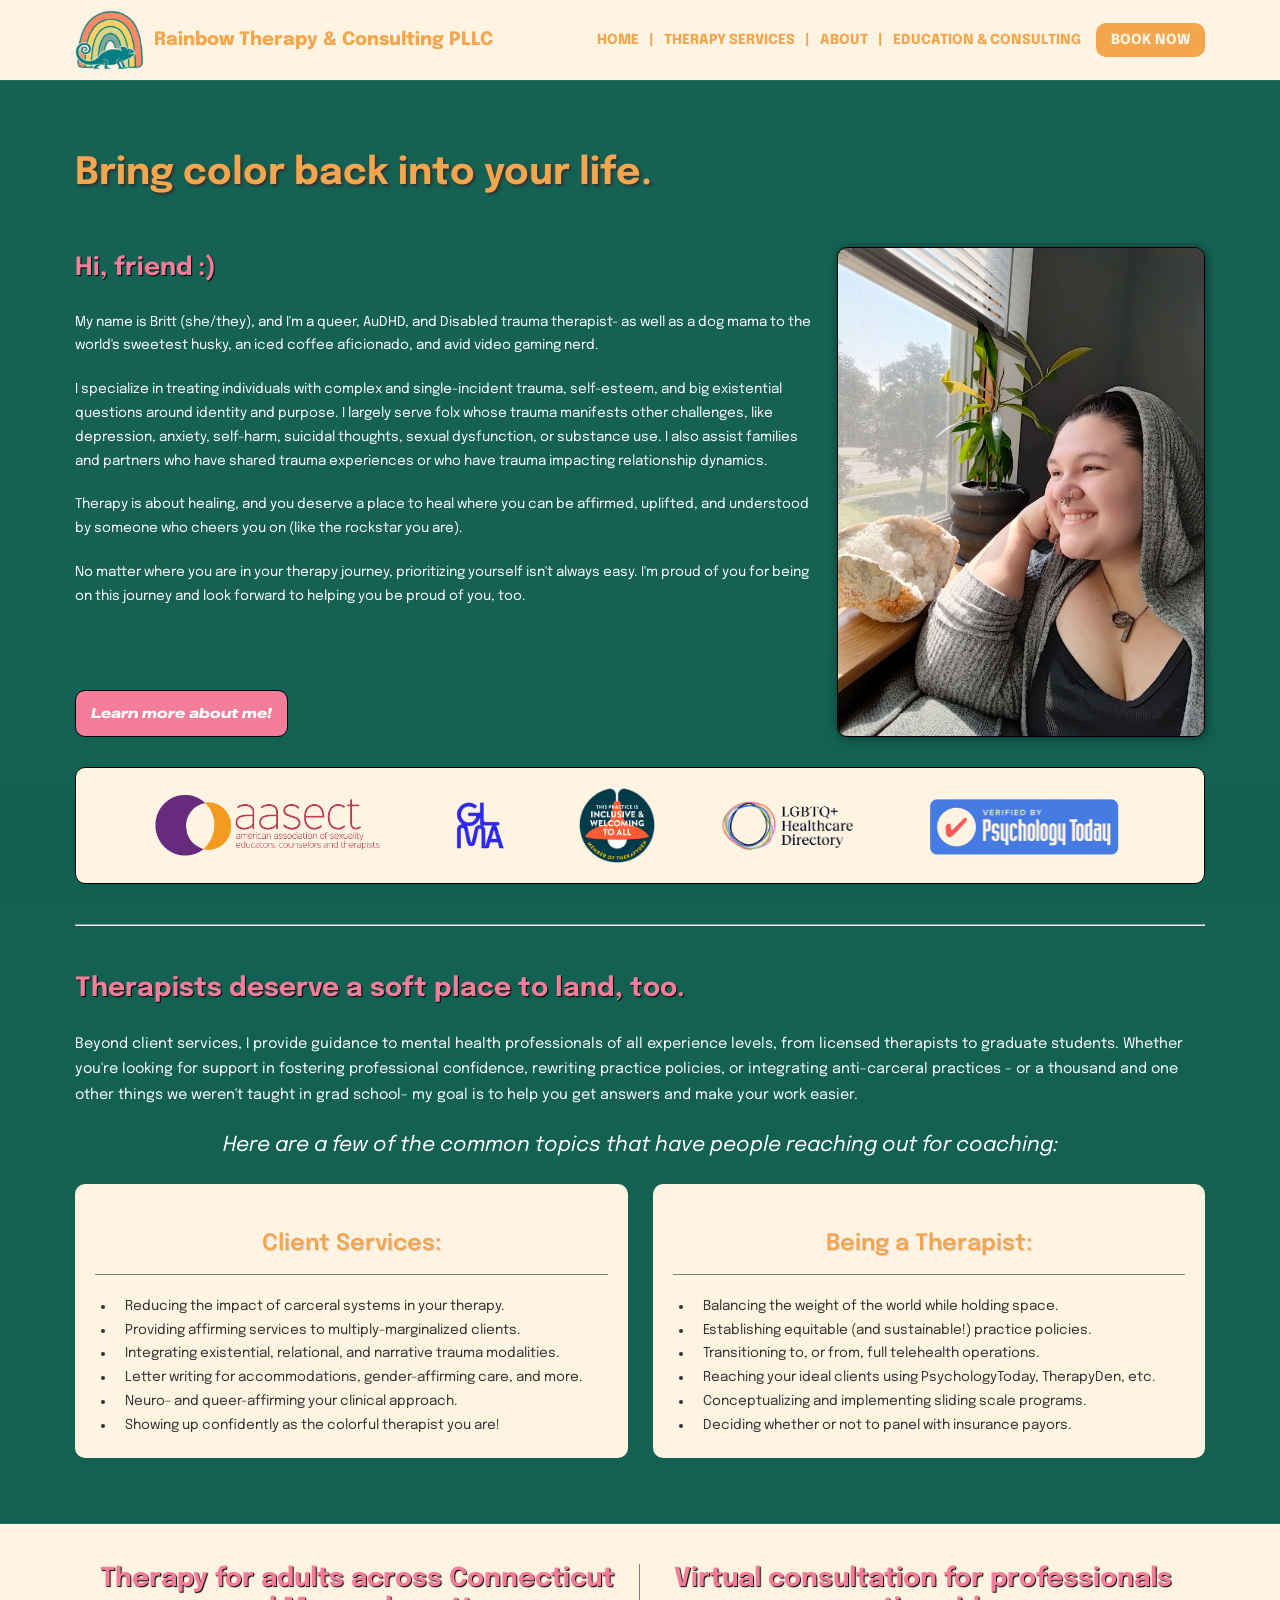
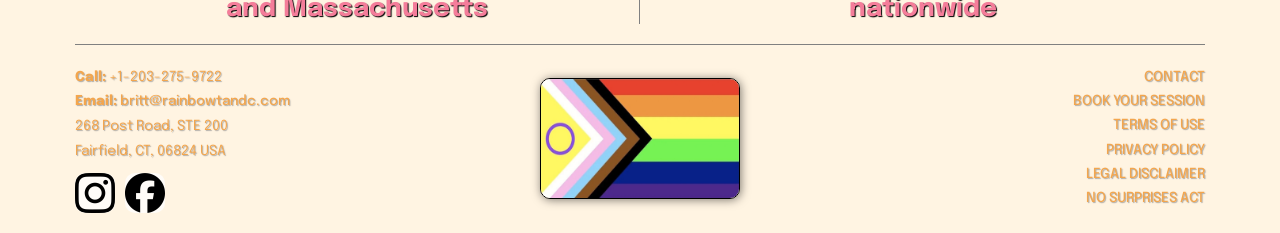
==== commit 1100c03a: "fix banner" ====
--- a/index.html
+++ b/index.html
@@ -11,7 +11,7 @@
 		<header>
 			<div id="nav-logo-container">
 				<img
-					src="./assets/raw/New Logo Transparent BG - Img Only.png"
+					src="./assets/raw/logos/New Logo Transparent BG - Img Only.png"
 					alt="image of company logo" />
 				<h3>Rainbow Therapy & Consulting PLLC</h3>
 			</div>
@@ -94,19 +94,33 @@
 						alt="image of brittany near a window" />
 				</div>
 				<div id="banner-container">
+					<img
+						src="./assets/raw/logos/AASECT-logo.png"
+						alt="image of aasect logo" />
+					<img
+						src="./assets/raw/logos/GLMA-logo.png"
+						alt="image of glma logo" />
+
 					<a
 						href="https://www.therapyden.com/therapist/britt-carilli-fairfield-ct"
 						target="_blank">
 						<img
-							src="./assets/raw/therapyden-badge.png"
+							src="./assets/raw/logos/therapyden-badge.png"
 							alt="image of therapy den badge" />
 					</a>
 					<a
-						href="https://www.psychologytoday.com/profile/1280258"
+						href="https://lgbtqhealthcaredirectory.org/provider/britt-carilli"
 						target="_blank">
 						<img
-							src="./assets/raw/AASECT-logo.png"
-							alt="image of the AASECT logo" />
+							src="./assets/raw/logos/lgbtq-healthcare-logo.png"
+							alt="image of lgbtq+ healthcare directory logo" />
+					</a>
+					<a
+						href="https://www.psychologytoday.com/us/therapists/britt-carilli-wethersfield-ct/1280258"
+						target="_blank">
+						<img
+							src="./assets/raw/logos/psych-today-logo.png"
+							alt="image of psychology today logo" />
 					</a>
 				</div>
 			</section>
--- a/style.css
+++ b/style.css
@@ -252,7 +252,8 @@
 #banner-container {
 	display: flex;
 	justify-content: space-evenly;
-	height: 125px;
+	align-items: center;
+	flex-wrap: wrap;
 	margin: 10px 0;
 	background-color: var(--tertiary-color);
 	border: 1px solid black;
@@ -261,7 +262,9 @@
 }
 
 #banner-container img {
-	height: 100%;
+	vertical-align: middle;
+	margin: 0 5px;
+	height: 75px;
 	width: auto;
 	border: none;
 	box-shadow: none;
@@ -623,8 +626,8 @@
 
 	/* Banner */
 
-	#banner-container {
-		height: 100px;
+	#banner-container img {
+		height: 60px;
 	}
 
 	/* Header */
@@ -860,12 +863,6 @@
 		font-size: 1.25em;
 	}
 
-	/* Banner */
-
-	#banner-container {
-		height: 75px;
-	}
-
 	/* Header */
 
 	header {
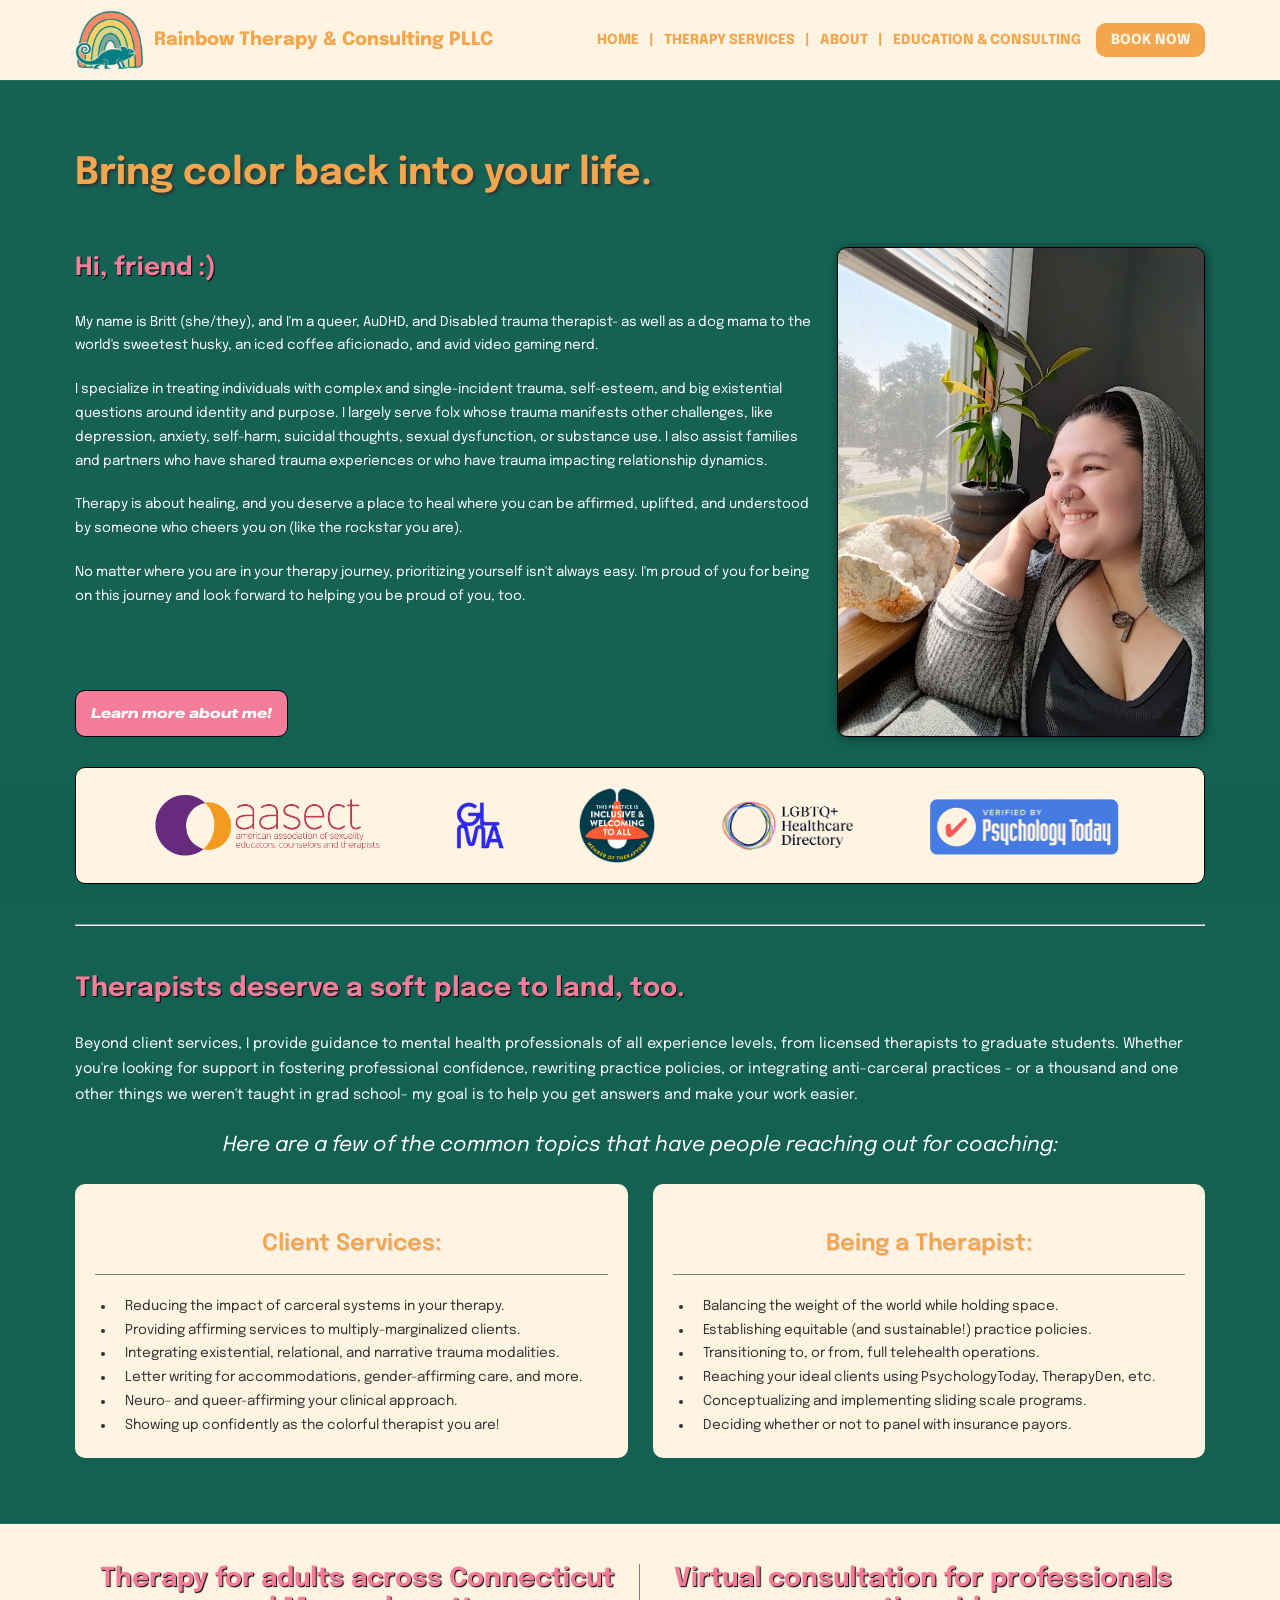
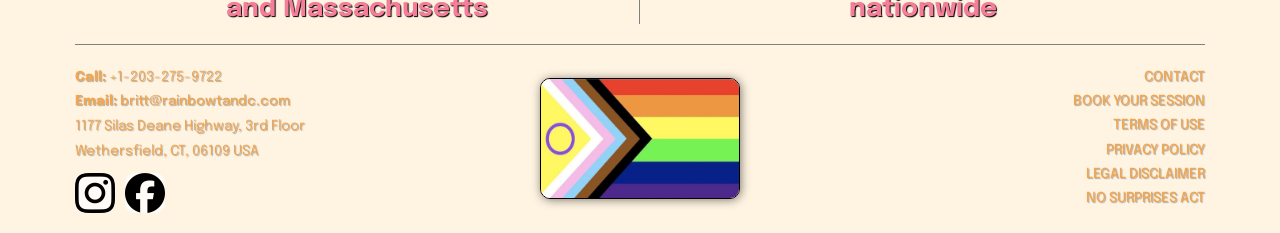
==== commit ac417c78: "update address" ====
--- a/index.html
+++ b/index.html
@@ -4,6 +4,7 @@
 		<meta charset="UTF-8" />
 		<meta name="viewport" content="width=device-width, initial-scale=1.0" />
 		<link rel="stylesheet" href="./style.css" />
+		<link rel="icon" href="./assets/raw/icons/favicon.png" />
 		<title>Rainbow Therapy - Home</title>
 	</head>
 	<body>
@@ -213,10 +214,9 @@
 							</a>
 						</p>
 						<address>
-							268 Post Road, STE 200
+							1177 Silas Deane Highway, 3rd Floor
 							<br />
-							Fairfield, CT, 06824 USA
-							<br />
+							Wethersfield, CT, 06109 USA
 						</address>
 						<div id="footer-media-container">
 							<a
@@ -245,10 +245,12 @@
 						<a target="_blank" href="https://rainbowtc.sessionshealth.com">
 							BOOK YOUR SESSION
 						</a>
-						<a href="#">TERMS OF USE</a>
-						<a href="#">PRIVACY POLICY</a>
-						<a href="#">LEGAL DISCLAIMER</a>
-						<a href="#">NO SURPRISES ACT</a>
+						<a href="./views/legal.html">TERMS OF USE</a>
+						<a href="./views/legal.html#policy-privacy">PRIVACY POLICY</a>
+						<a href="./views/legal.html#policy-disclaimer">
+							LEGAL DISCLAIMER
+						</a>
+						<a href="./views/legal.html#policy-nsa">NO SURPRISES ACT</a>
 					</div>
 				</div>
 			</div>
--- a/style.css
+++ b/style.css
@@ -23,6 +23,10 @@
 	box-sizing: border-box;
 	margin: 0;
 	padding: 0;
+}
+
+html {
+	scroll-behavior: smooth;
 }
 
 html,
@@ -99,6 +103,12 @@
 		url("./assets/raw/bg/rocky-beach.jpg");
 }
 
+#bgi-legal {
+	background-image:
+		linear-gradient(to bottom, rgba(255, 255, 255, 0.1) 70%, var(--bg-color)),
+		url("./assets/raw/bg/backyard.jpg");
+}
+
 /* Animations */
 
 @keyframes loadOpacity {
